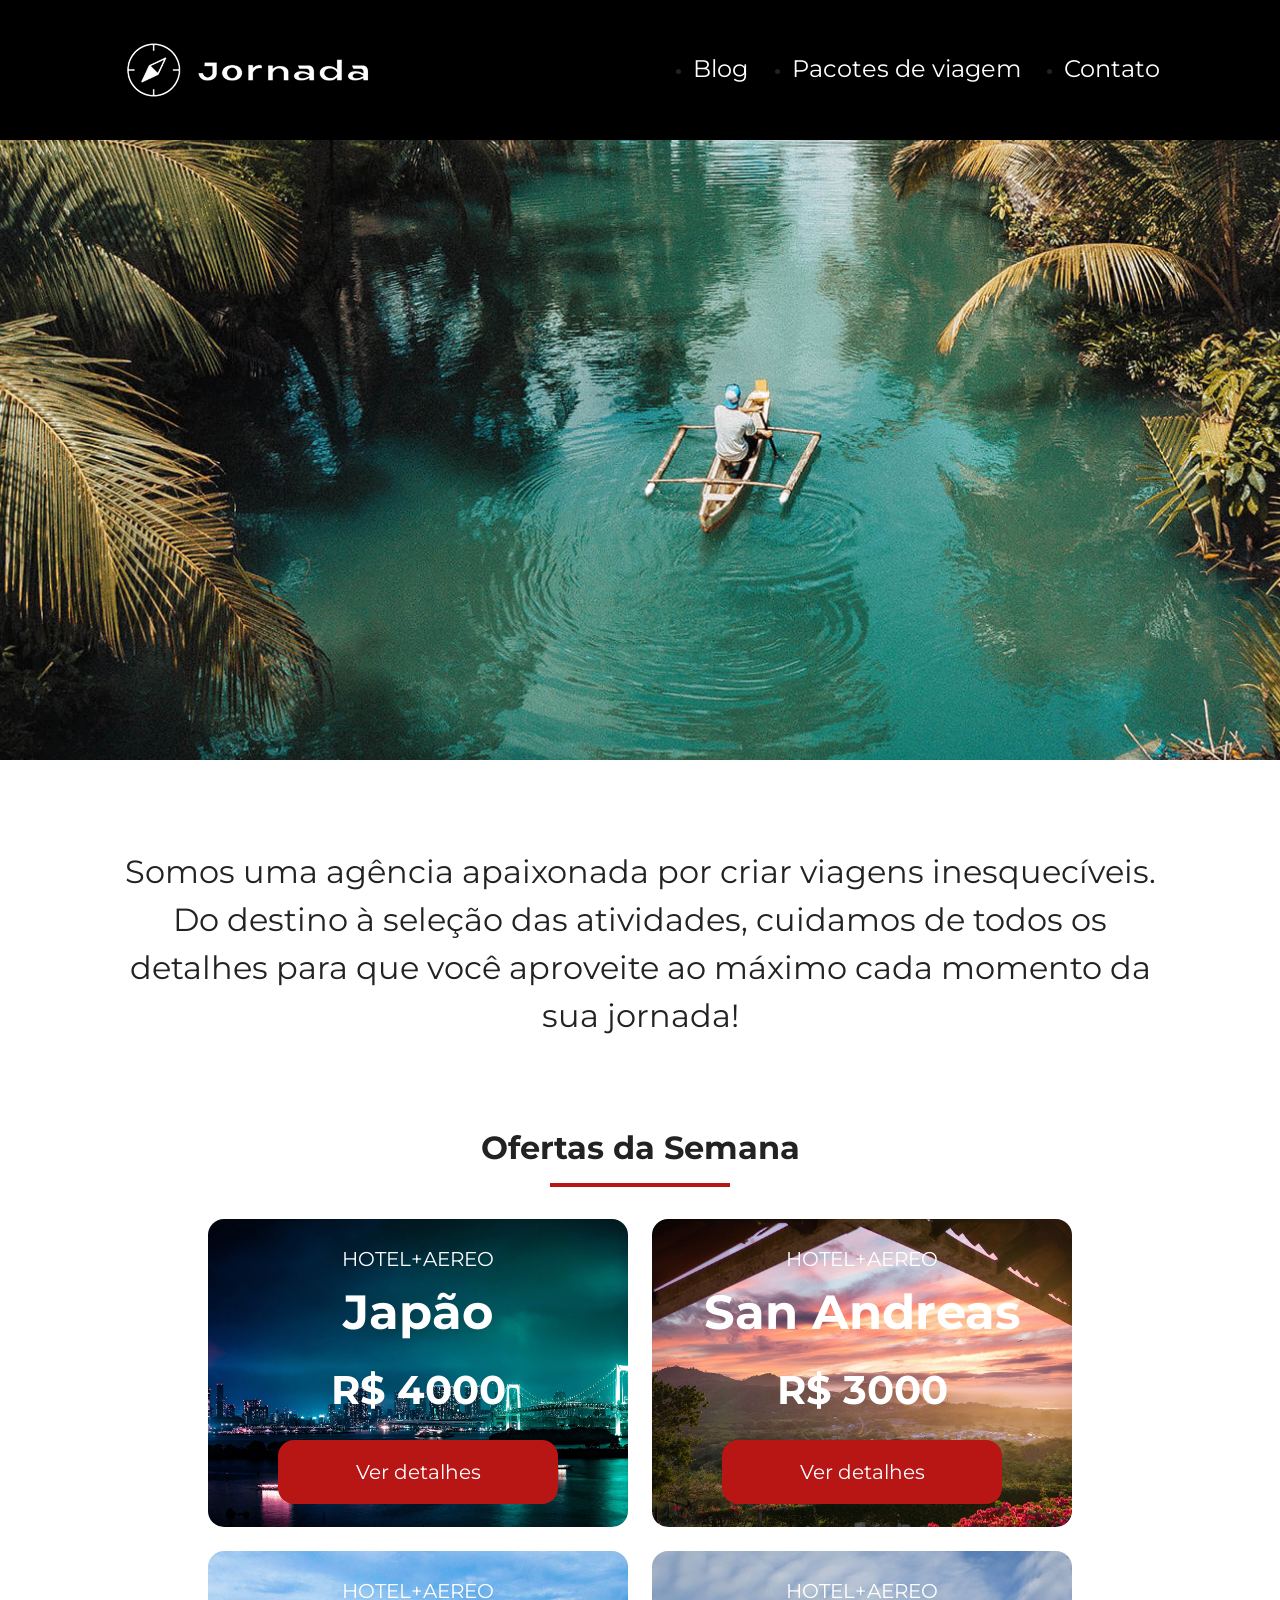
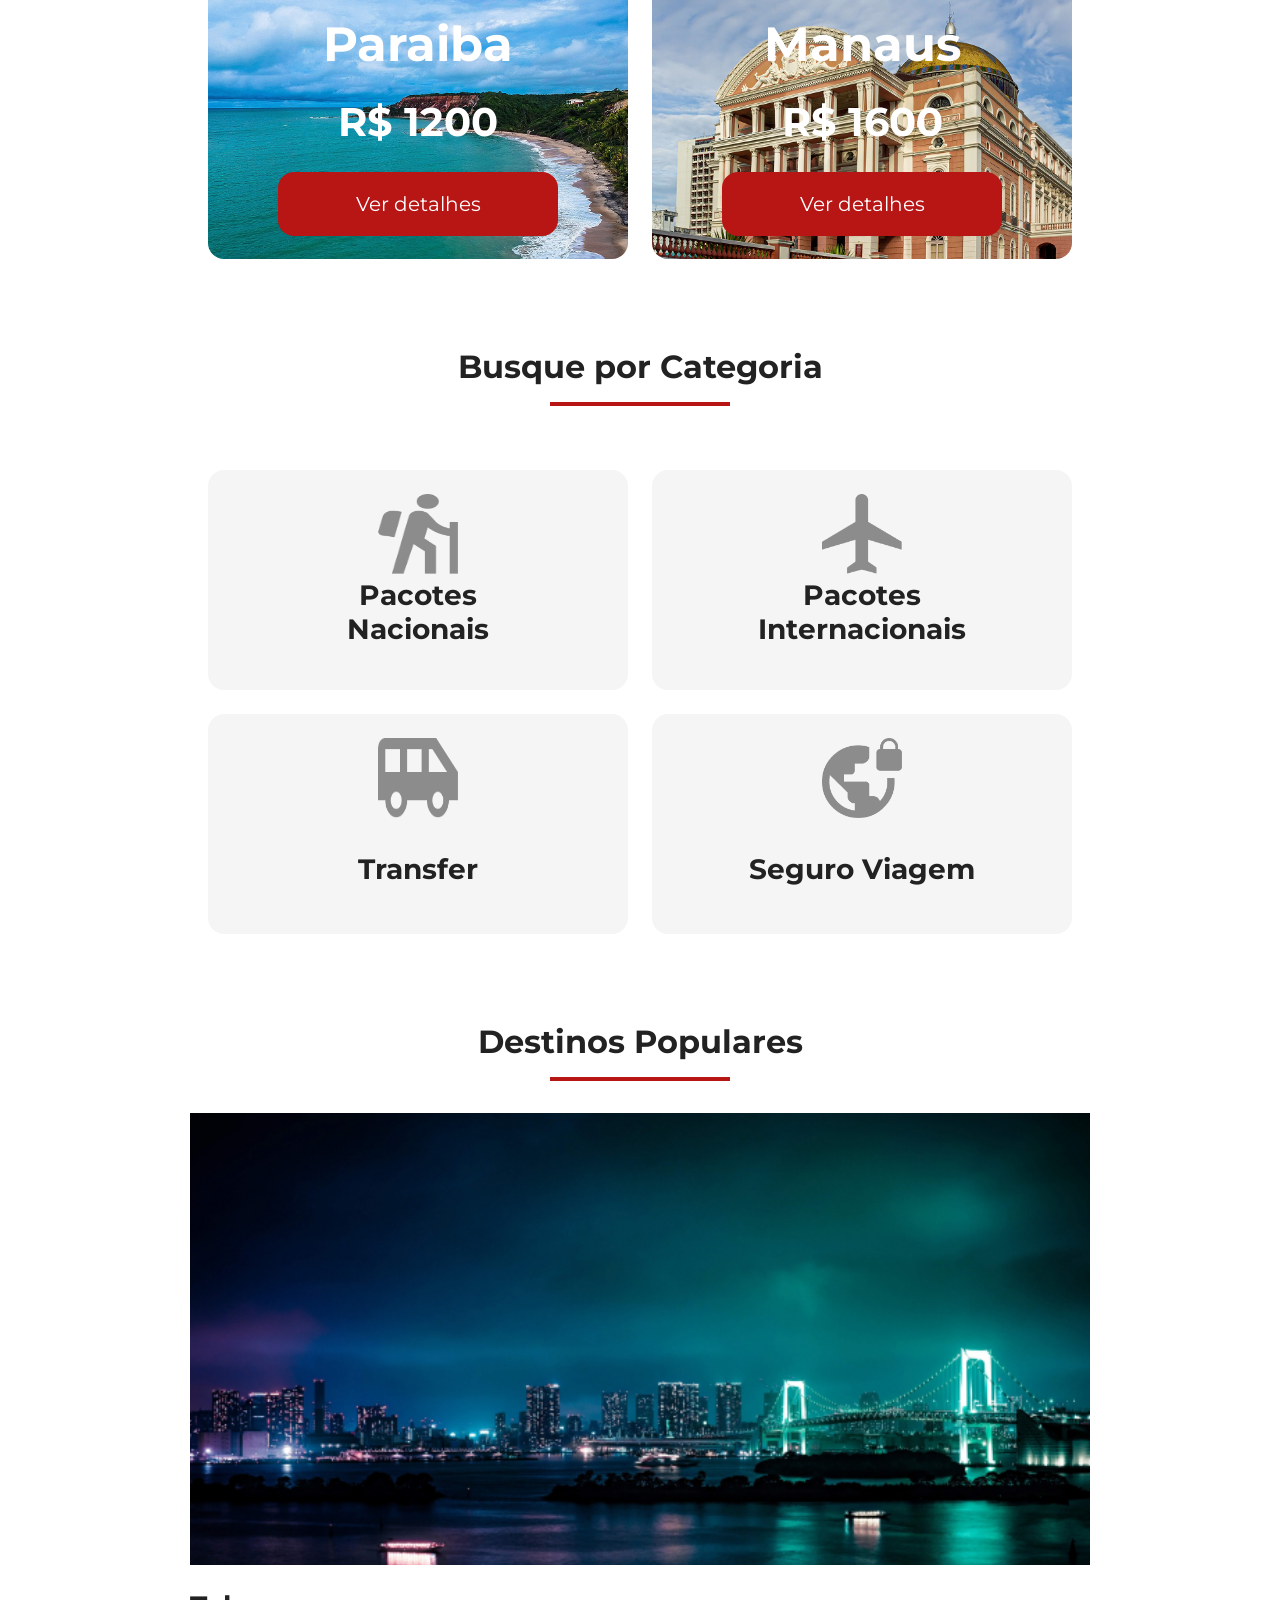
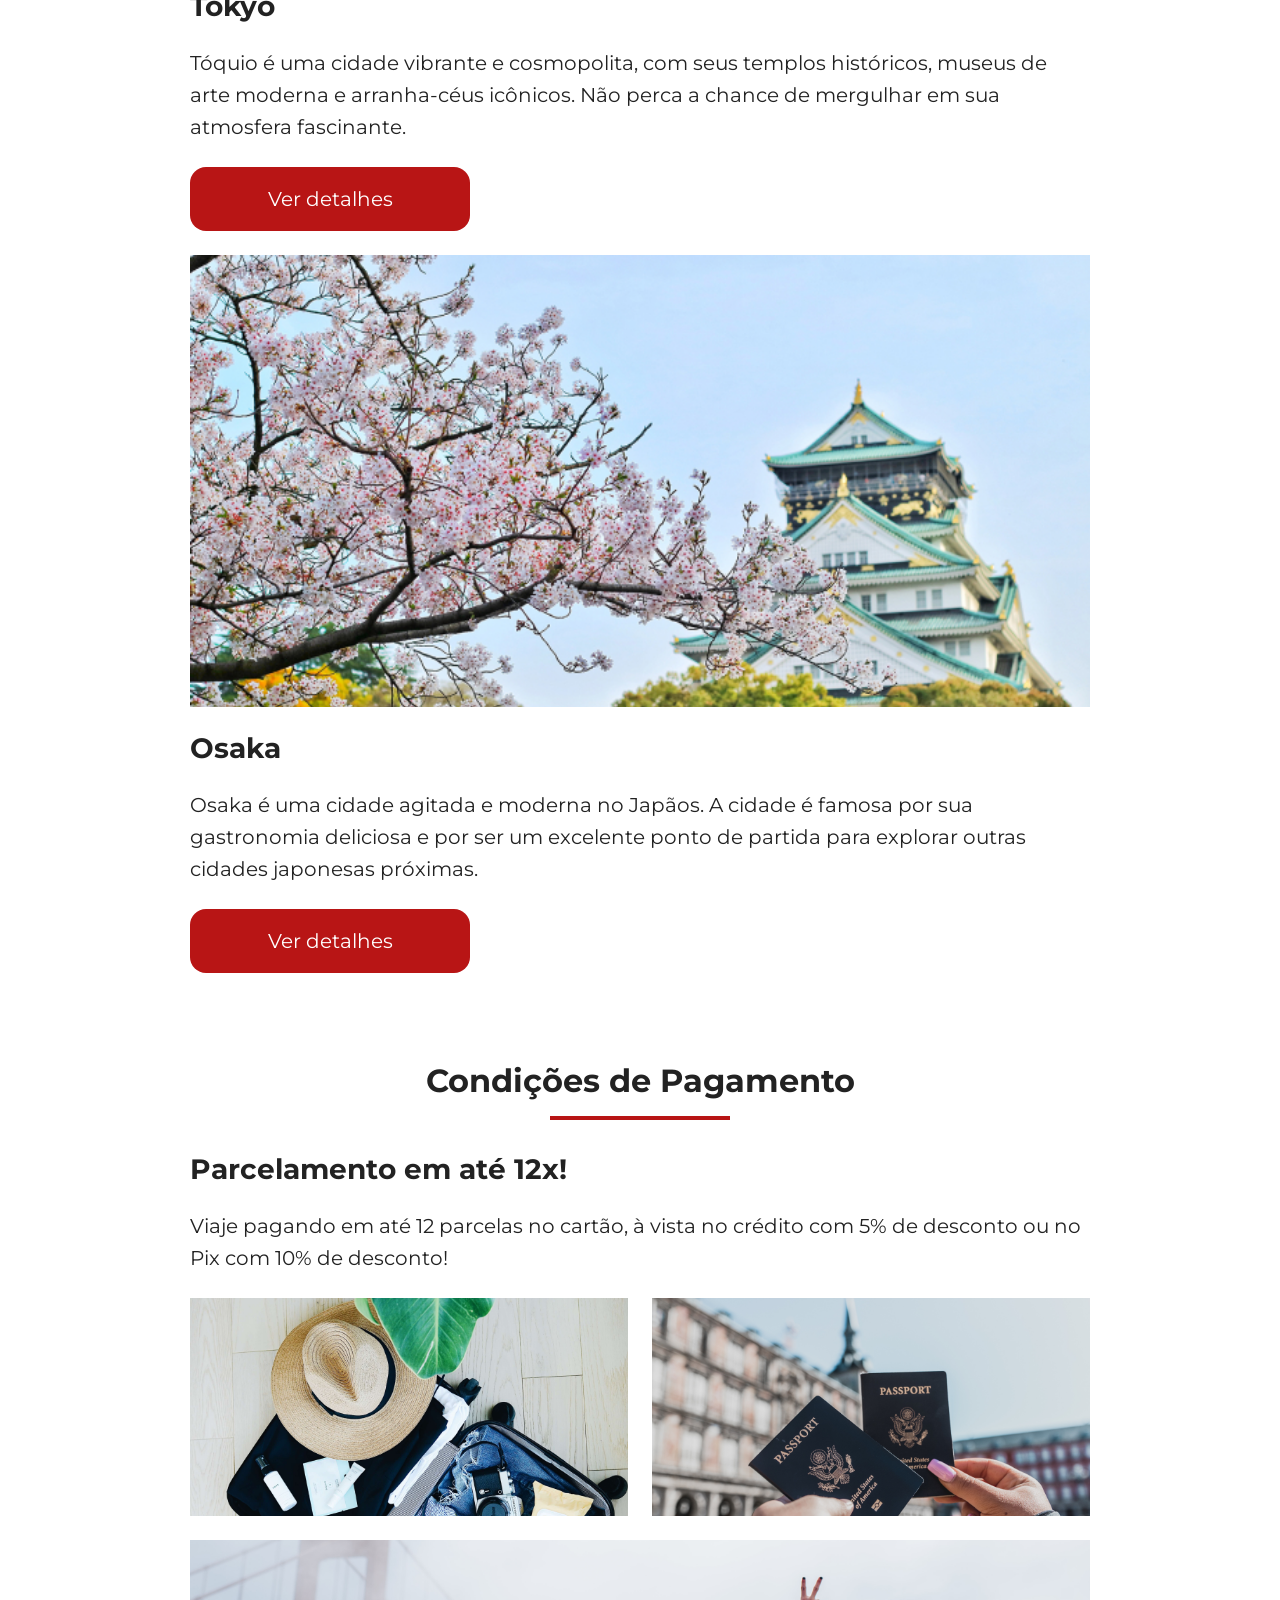
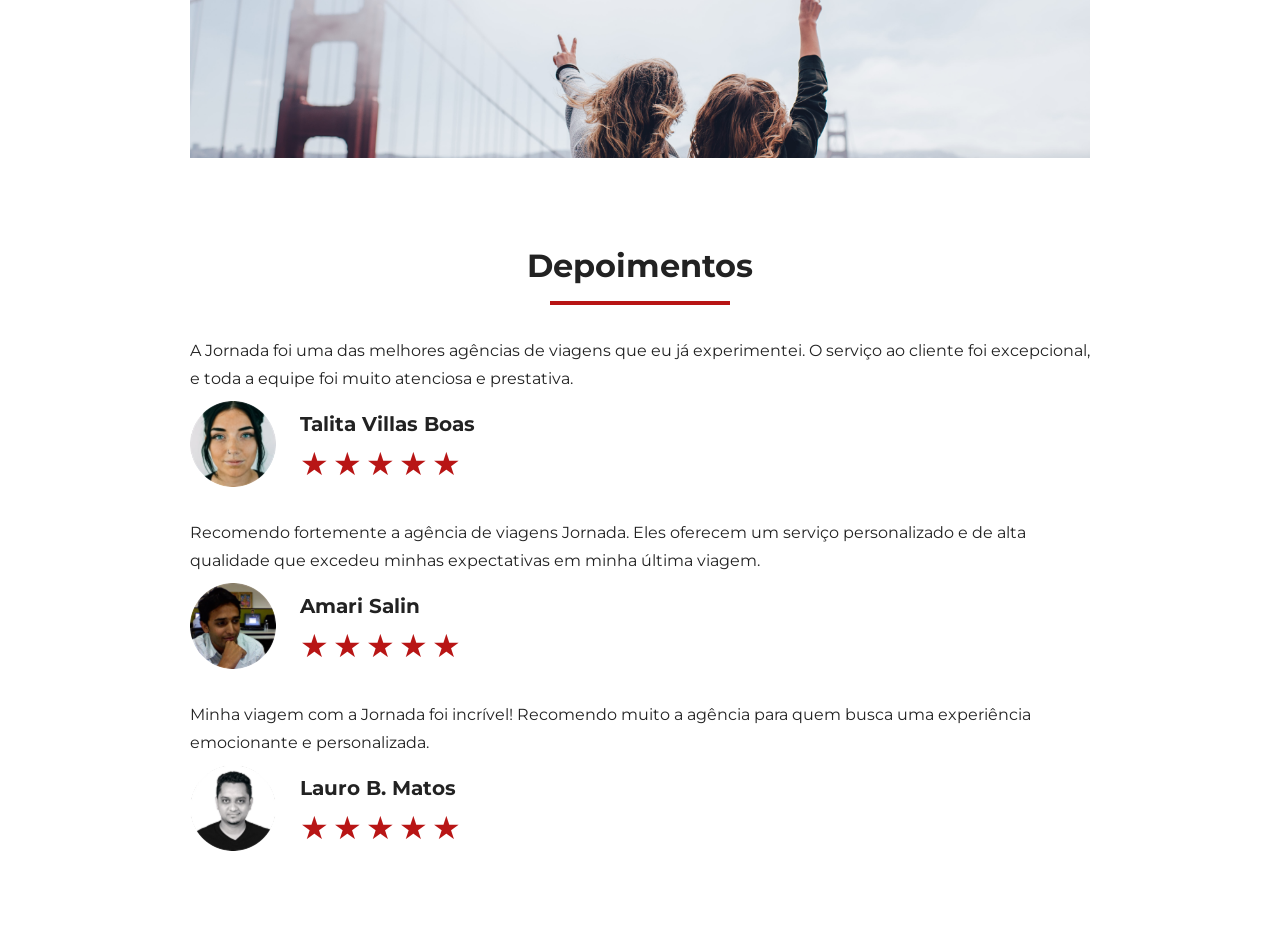
==== index.html @ 6f8734f6 "Inicia a estrutura do footer" ====
<!doctype html>
<html lang="pt-br">
  <head>
    <meta charset="UTF-8" />
    <meta name="viewport" content="width=device-width, initial-scale=1.0" />
    <link rel="stylesheet" href="./css/style.css" />
    <title>Jornada Viagens</title>
  </head>
  <body>
    <header class="main-header">
      <a
        class="logo"
        href="index.html"
        title="Voltar para a página inicial do site Jornada Viagens"
      >
        <img
          class="img-mobile"
          src="./img/bussola-jornada-branca.png"
          alt="Bussola do logo Jornada Viagens na cor branca"
        />
        <img
          class="img-desktop"
          src="./img/bussola-texto-jornada-branca.png"
          alt="Logo Jornada Viagens na cor branca"
        />
      </a>

      <div class="navigation-menu">
        <label for="menu-toggle" class="menu-icon">
          <img src="./img/menu.png" alt="Menu de navegação" />
        </label>
        <input type="checkbox" id="menu-toggle" hidden />
        <nav>
          <ul class="list-links">
            <li>
              <a href="blog.html" target="_blank" title="Acessar Blog">Blog</a>
            </li>
            <li>
              <a
                href="pacotes.html"
                target="_blank"
                title="Acessar Pacotes de Viagem"
                >Pacotes de viagem</a
              >
            </li>
            <li>
              <a href="contato.html" target="_blank" title="Acessar Contato"
                >Contato</a
              >
            </li>
          </ul>
        </nav>
      </div>
    </header>

    <section class="hero">
      <div class="hero-img"></div>
      <h2>
        Somos uma agência apaixonada por criar viagens inesquecíveis. Do destino
        à seleção das atividades, cuidamos de todos os detalhes para que você
        aproveite ao máximo cada momento da sua jornada!
      </h2>
    </section>

    <section class="offers">
      <div class="section-title">
        <h2>Ofertas da Semana</h2>
        <hr />
      </div>

      <div class="offers-cards">
        <article class="card japao">
          <header>
            <p class="content-text">HOTEL+AEREO</p>
            <h3 class="content-title">
              Japão <br />
              <span>R$ 4000</span>
            </h3>
          </header>

          <footer>
            <a href="" class="button">Ver detalhes</a>
          </footer>
        </article>

        <article class="card san-andreas">
          <header>
            <p class="content-text">HOTEL+AEREO</p>
            <h3 class="content-title">
              San Andreas <br />
              <span>R$ 3000</span>
            </h3>
          </header>

          <footer>
            <a href="" class="button">Ver detalhes</a>
          </footer>
        </article>

        <article class="card paraiba">
          <header>
            <p class="content-text">HOTEL+AEREO</p>
            <h3 class="content-title">
              Paraiba <br />
              <span>R$ 1200</span>
            </h3>
          </header>

          <footer>
            <a href="" class="button">Ver detalhes</a>
          </footer>
        </article>

        <article class="card manaus">
          <header>
            <p class="content-text">HOTEL+AEREO</p>
            <h3 class="content-title">
              Manaus <br />
              <span>R$ 1600</span>
            </h3>
          </header>

          <footer>
            <a href="" class="button">Ver detalhes</a>
          </footer>
        </article>
      </div>
    </section>

    <section class="categories">
      <div class="section-title">
        <h2>Busque por Categoria</h2>
        <hr />
      </div>

      <div class="categories-cards">
        <a
          class="cards"
          href="#"
          target="_blank"
          title="Busque pela categoria Pacotes Nacionais"
        >
          <img
            class="card-image"
            src="./img/icone-pacotes nacionais.png"
            alt="Icone cinza representando uma pessoa fazendo tracking"
          />
          <h4 class="content-title">Pacotes <br />Nacionais</h4>
        </a>

        <a
          class="cards"
          href="#"
          target="_blank"
          title="Busque pela categoria Pacotes Internacionais"
        >
          <img
            class="card-image"
            src="./img/icone-pacotes interacionais.png"
            alt="Icone cinza representando um avião"
          />
          <h4 class="content-title">Pacotes <br />Internacionais</h4>
        </a>

        <a
          class="cards"
          href="#"
          target="_blank"
          title="Busque pela categoria Transfer"
        >
          <img
            class="card-image"
            src="./img/icone-transfer.png"
            alt="Icone cinza representando um ônibus"
          />
          <h4 class="single-line content-title">Transfer</h4>
        </a>

        <a
          class="cards"
          href="#"
          target="_blank"
          title="Busque pela categoria Seguro Viagem"
        >
          <img
            class="card-image"
            src="./img/icone-seguro viagem.png"
            alt="Icone cinza representando o planeta terra com um cadeado fechado no canto superior direito"
          />
          <h4 class="single-line content-title">Seguro Viagem</h4>
        </a>
      </div>
    </section>

    <section class="destinations">
      <div class="section-title">
        <h2>Destinos Populares</h2>
        <hr />
      </div>

      <div class="destination-itens">
        <article class="item tokyo">
          <header>
            <div class="img-item img-tokyo"></div>
            <h4 class="content-title">Tokyo</h4>
          </header>

          <p class="content-text">
            Tóquio é uma cidade vibrante e cosmopolita, com seus templos
            históricos, museus de arte moderna e arranha-céus icônicos. Não
            perca a chance de mergulhar em sua atmosfera fascinante.
          </p>

          <footer>
            <a
              href="#"
              class="button"
              target="_blank"
              title="Veja mais detalhes do destino Tokyo"
              >Ver detalhes</a
            >
          </footer>
        </article>

        <article class="item osaka">
          <header>
            <div class="img-item img-osaka"></div>
            <h4 class="content-title">Osaka</h4>
          </header>

          <p class="content-text">
            Osaka é uma cidade agitada e moderna no Japãos. A cidade é famosa
            por sua gastronomia deliciosa e por ser um excelente ponto de
            partida para explorar outras cidades japonesas próximas.
          </p>

          <footer>
            <a
              href="#"
              class="button"
              target="_blank"
              title="Veja mais detalhes do destino Osaka"
              >Ver detalhes</a
            >
          </footer>
        </article>
      </div>
    </section>

    <section class="payments">
      <div class="section-title">
        <h2>Condições de Pagamento</h2>
        <hr />
      </div>

      <div class="content-container">
        <div class="text-content">
          <h3 class="content-title">Parcelamento em até 12x!</h3>

          <p class="content-text">
            Viaje pagando em até 12 parcelas no cartão, à vista no crédito com
            5% de desconto ou no Pix com 10% de desconto!
          </p>
        </div>

        <div class="image-content">
          <div class="image first"></div>
          <div class="image second"></div>
          <div class="image third colspan-2"></div>
        </div>
      </div>
    </section>

    <section class="testimonials">
      <div class="section-title">
        <h2>Depoimentos</h2>
        <hr />
      </div>

      <div class="testimonial-container">
        <article>
          <header>
            <p>
              A Jornada foi uma das melhores agências de viagens que eu já
              experimentei. O serviço ao cliente foi excepcional, e toda a
              equipe foi muito atenciosa e prestativa.
            </p>
          </header>

          <footer>
            <img
              src="./img/talita-mobile.png"
              alt="Imagem de perfil da cliente Talita Villas Boas"
            />

            <div class="profile-content">
              <h4>Talita Villas Boas</h4>

              <div class="rating">
                <span class="star">★</span>
                <span class="star">★</span>
                <span class="star">★</span>
                <span class="star">★</span>
                <span class="star">★</span>
              </div>
            </div>
          </footer>
        </article>

        <article>
          <header>
            <p>
              Recomendo fortemente a agência de viagens Jornada. Eles oferecem
              um serviço personalizado e de alta qualidade que excedeu minhas
              expectativas em minha última viagem.
            </p>
          </header>

          <footer>
            <img
              src="./img/amari-mobile.png"
              alt="Imagem de perfil da cliente Amari Salin"
            />

            <div class="profile-content">
              <h4>Amari Salin</h4>

              <div class="rating">
                <span class="star">★</span>
                <span class="star">★</span>
                <span class="star">★</span>
                <span class="star">★</span>
                <span class="star">★</span>
              </div>
            </div>
          </footer>
        </article>

        <article>
          <header>
            <p>
              Minha viagem com a Jornada foi incrível! Recomendo muito a agência
              para quem busca uma experiência emocionante e personalizada.
            </p>
          </header>

          <footer>
            <img
              src="./img/lauro-mobile.png"
              alt="Imagem de perfil da cliente Lauro B. Matos"
            />

            <div class="profile-content">
              <h4>Lauro B. Matos</h4>

              <div class="rating">
                <span class="star">★</span>
                <span class="star">★</span>
                <span class="star">★</span>
                <span class="star">★</span>
                <span class="star">★</span>
              </div>
            </div>
          </footer>
        </article>
      </div>
    </section>

    <footer class="footer">
      <div class="footer-image"></div>
      <section class="footer-container">
        <div class="footer-content"></div>

        <div class="footer-socials"></div>
      </section>
    </footer>
  </body>
</html>
---- css/style.css ----
@import url(global.css);
@import url(header.css);
@import url(hero.css);
@import url(offers.css);
@import url(categories.css);
@import url(destinations.css);
@import url(payments.css);
@import url(testimonials.css);
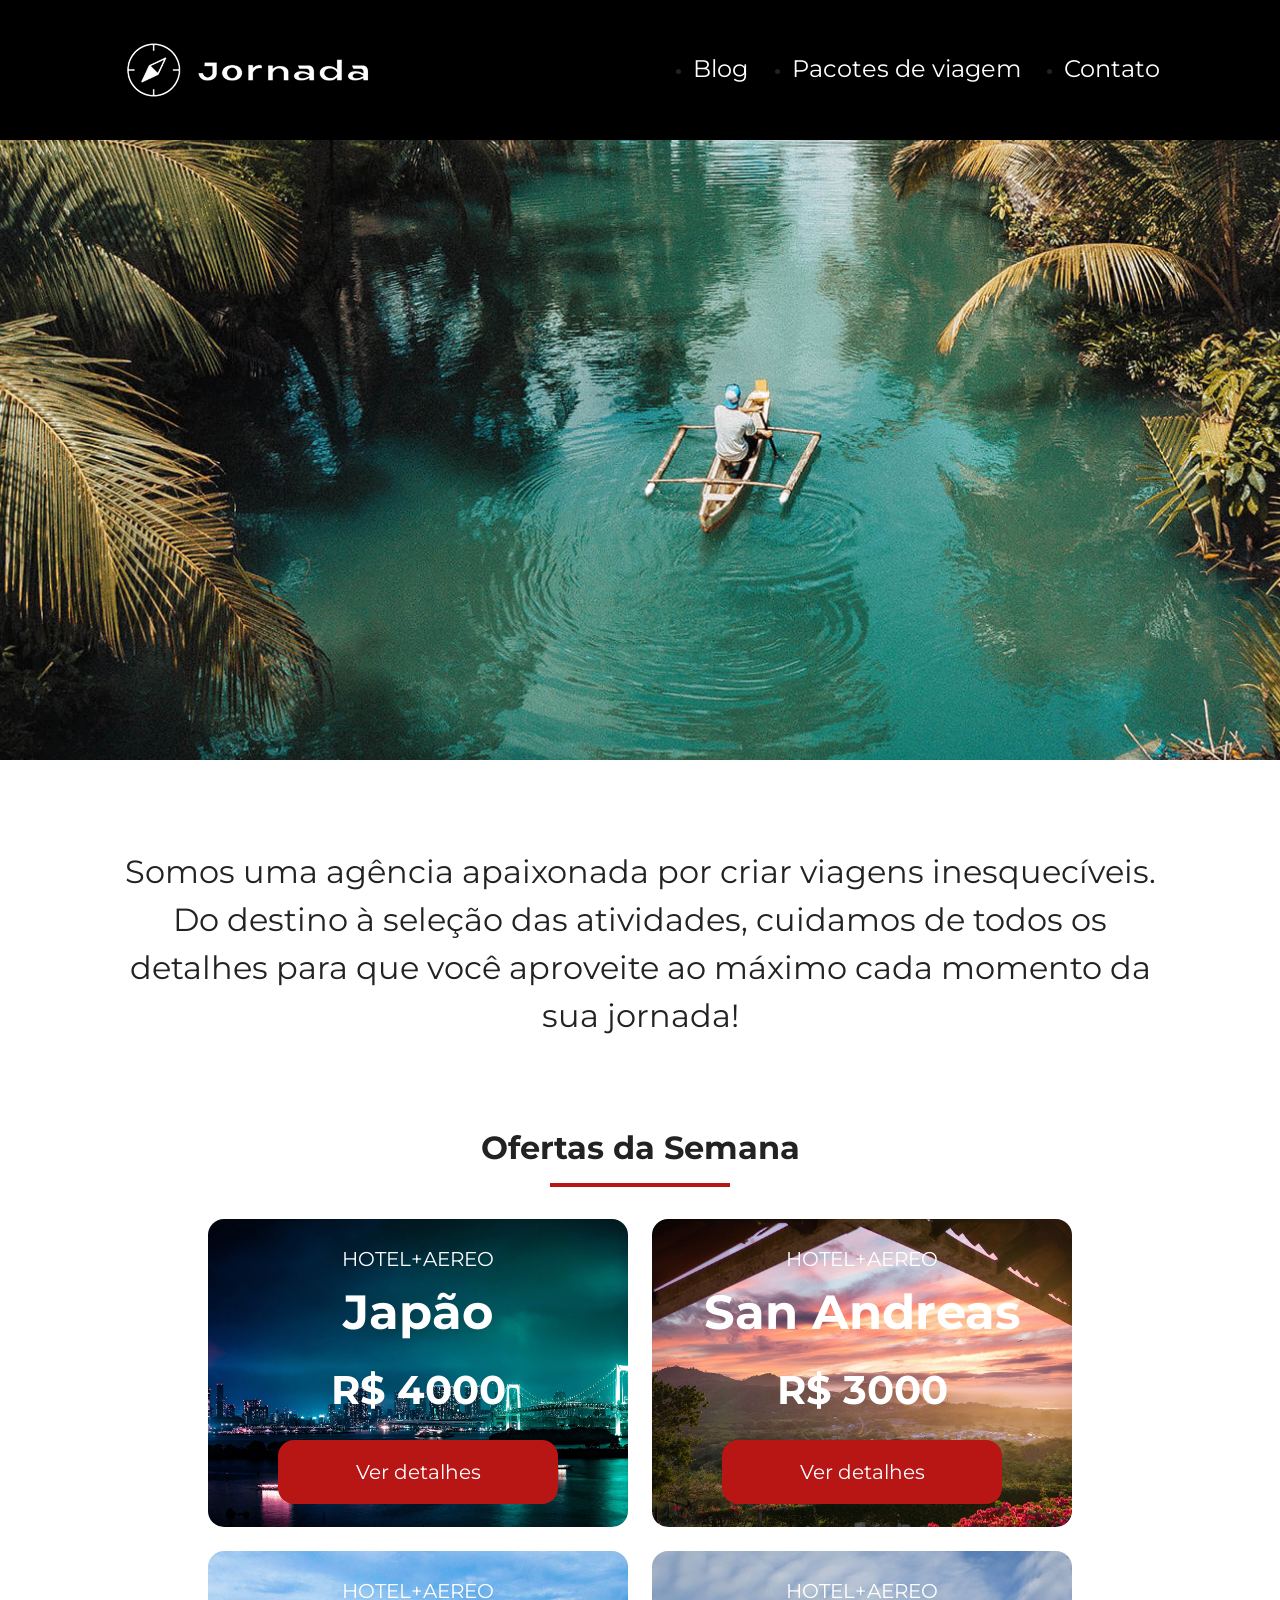
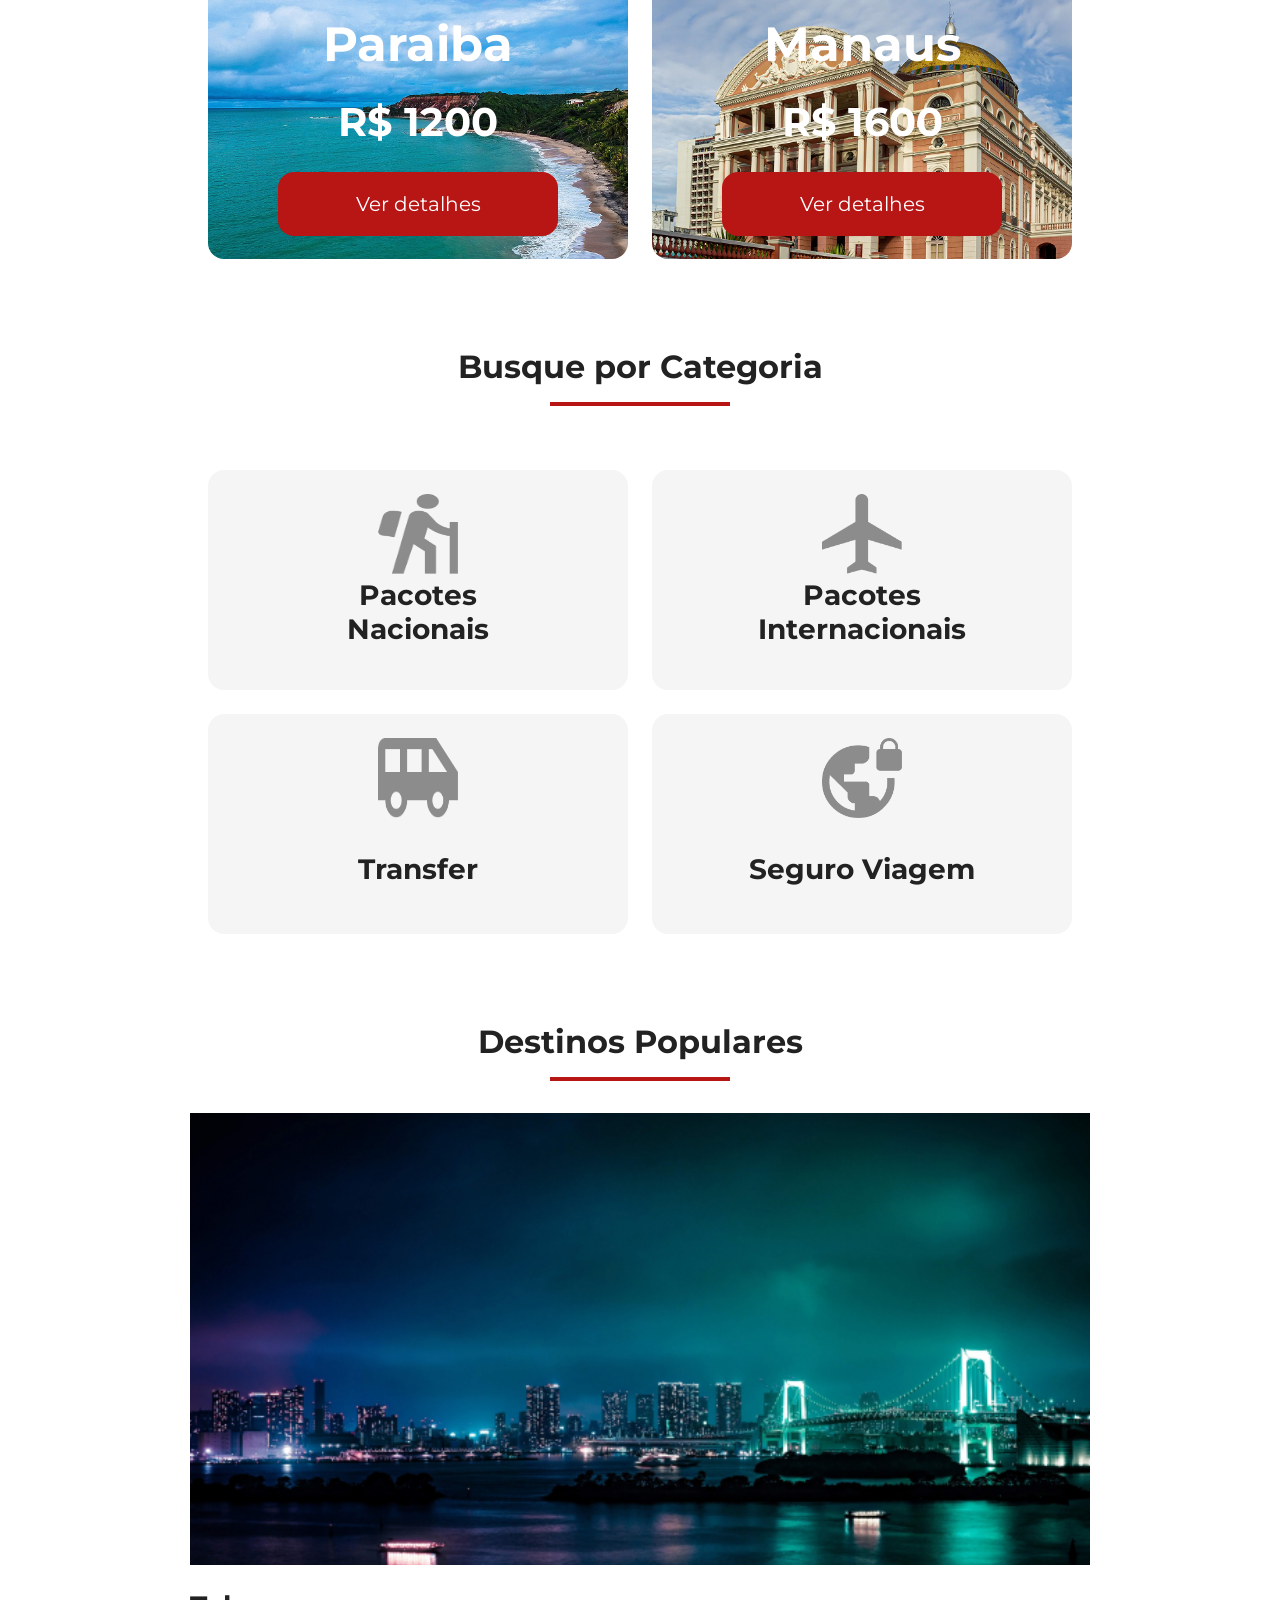
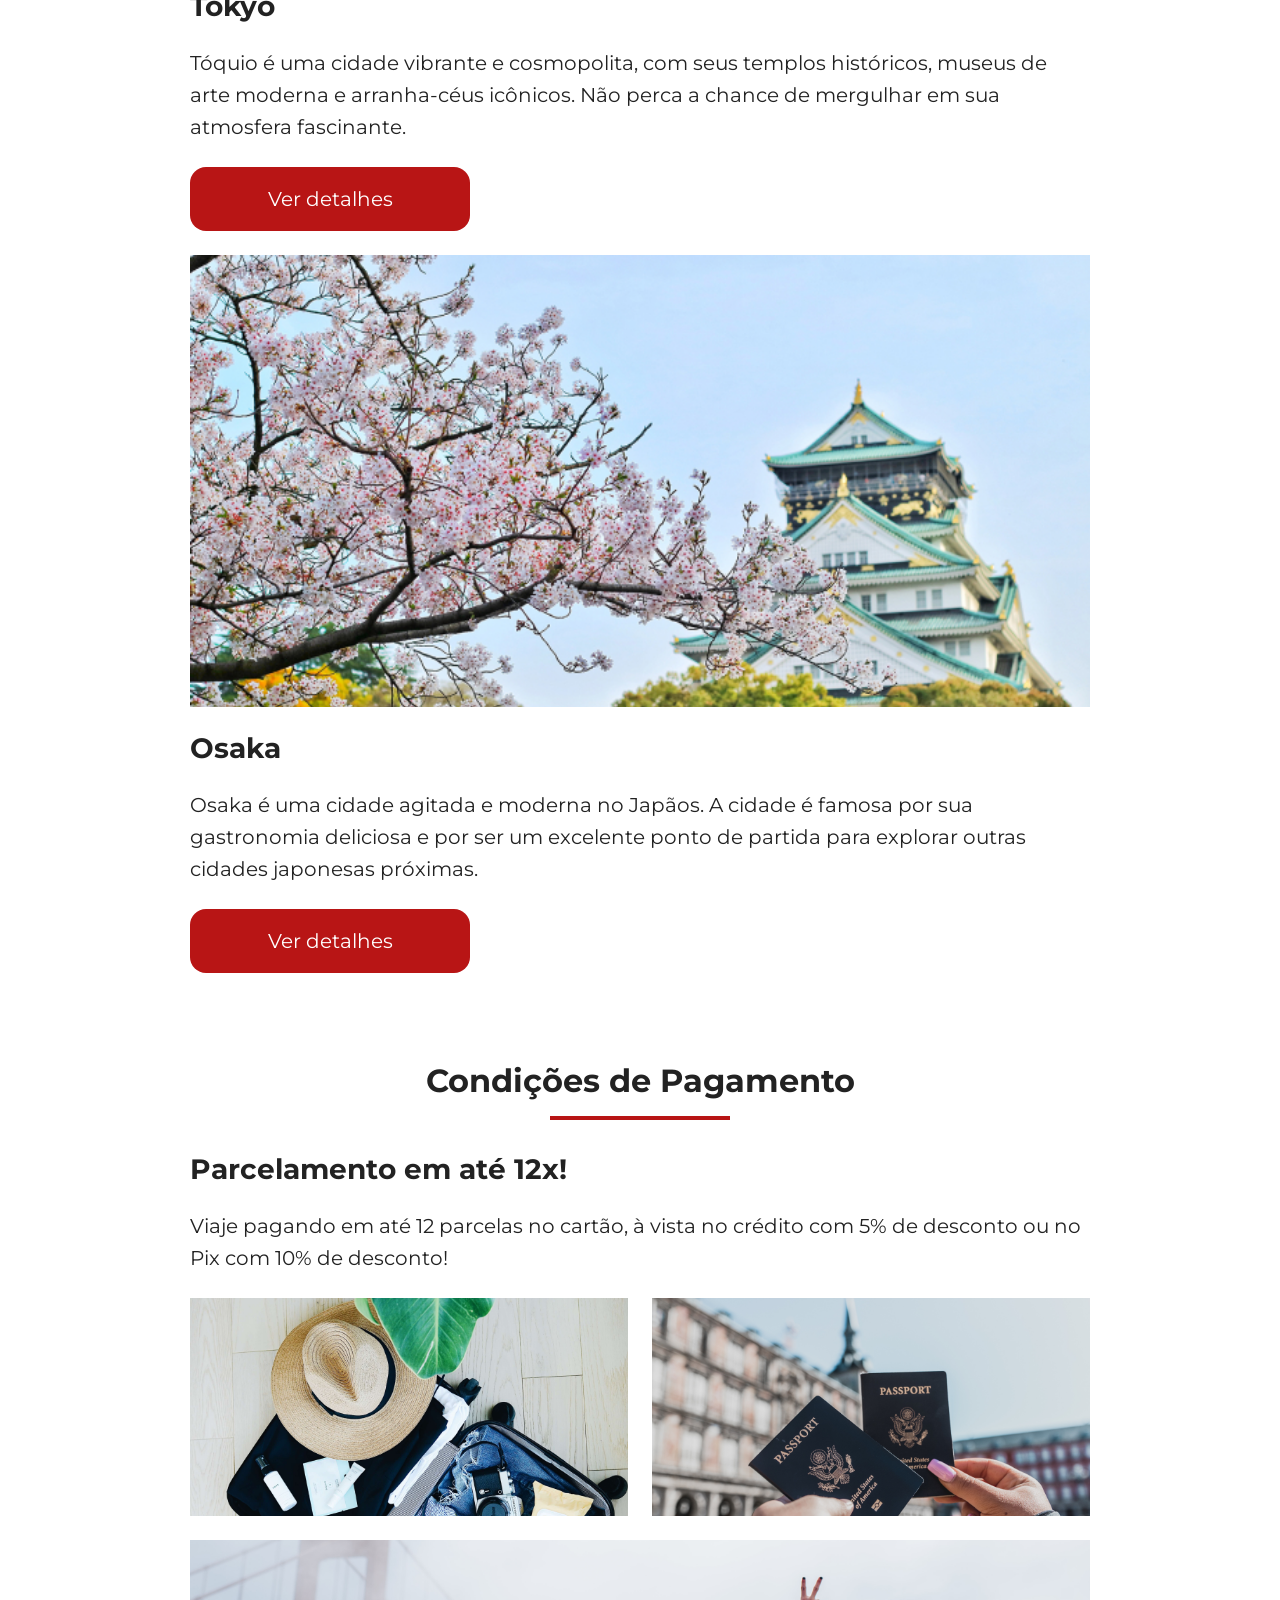
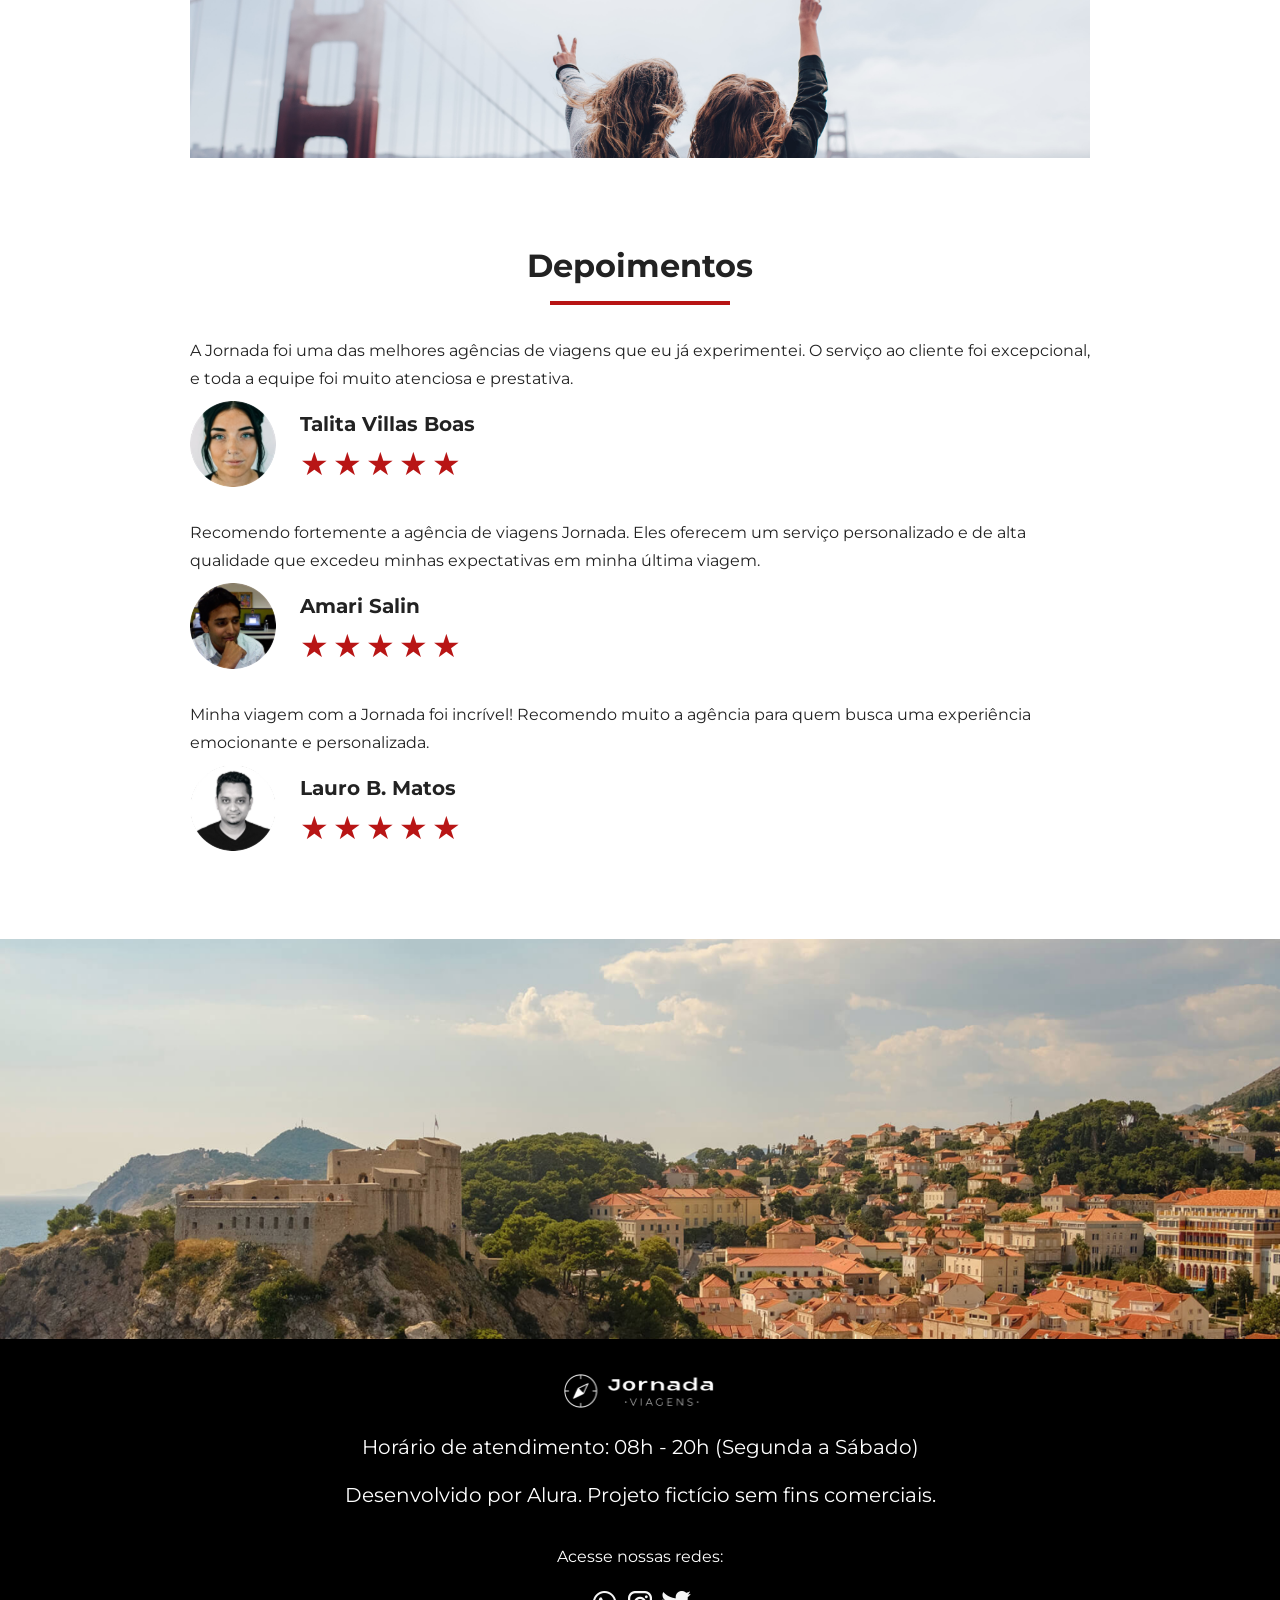
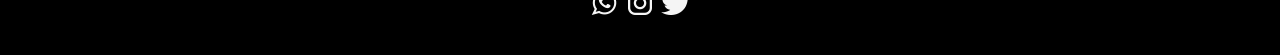
==== commit 04a26d28: "Finaliza a secao footer" ====
--- a/index.html
+++ b/index.html
@@ -366,12 +366,45 @@
       </div>
     </section>
 
+    <div class="city-image"></div>
+
     <footer class="footer">
-      <div class="footer-image"></div>
       <section class="footer-container">
-        <div class="footer-content"></div>
-
-        <div class="footer-socials"></div>
+        <div class="footer-content">
+          <a
+            class="logo-footer"
+            href="index.html"
+            title="Voltar para a página inicial do site Jornada Viagens"
+          >
+            <img
+              src="./img/logo-jornada-viagens-footer.png"
+              alt="Logo Jornada Viagens na cor branca"
+            />
+          </a>
+
+          <p class="footer-text">
+            Horário de atendimento: 08h - 20h (Segunda a Sábado)
+          </p>
+
+          <p class="footer-text">
+            Desenvolvido por Alura. Projeto fictício sem fins comerciais.
+          </p>
+        </div>
+
+        <div class="footer-socials">
+          <p class="footer-text">Acesse nossas redes:</p>
+          <div class="social-media">
+            <a href="#">
+              <img src="./img/whatsapp-icon.png" alt="Icone do whatsapp" />
+            </a>
+            <a href="#">
+              <img src="./img/instagram-icon.png" alt="Icone do instagram" />
+            </a>
+            <a href="#">
+              <img src="./img/twitter-icon.png" alt="Icone do twitter" />
+            </a>
+          </div>
+        </div>
       </section>
     </footer>
   </body>
--- a/css/style.css
+++ b/css/style.css
@@ -6,3 +6,5 @@
 @import url(destinations.css);
 @import url(payments.css);
 @import url(testimonials.css);
+@import url(city-image.css);
+@import url(footer.css);
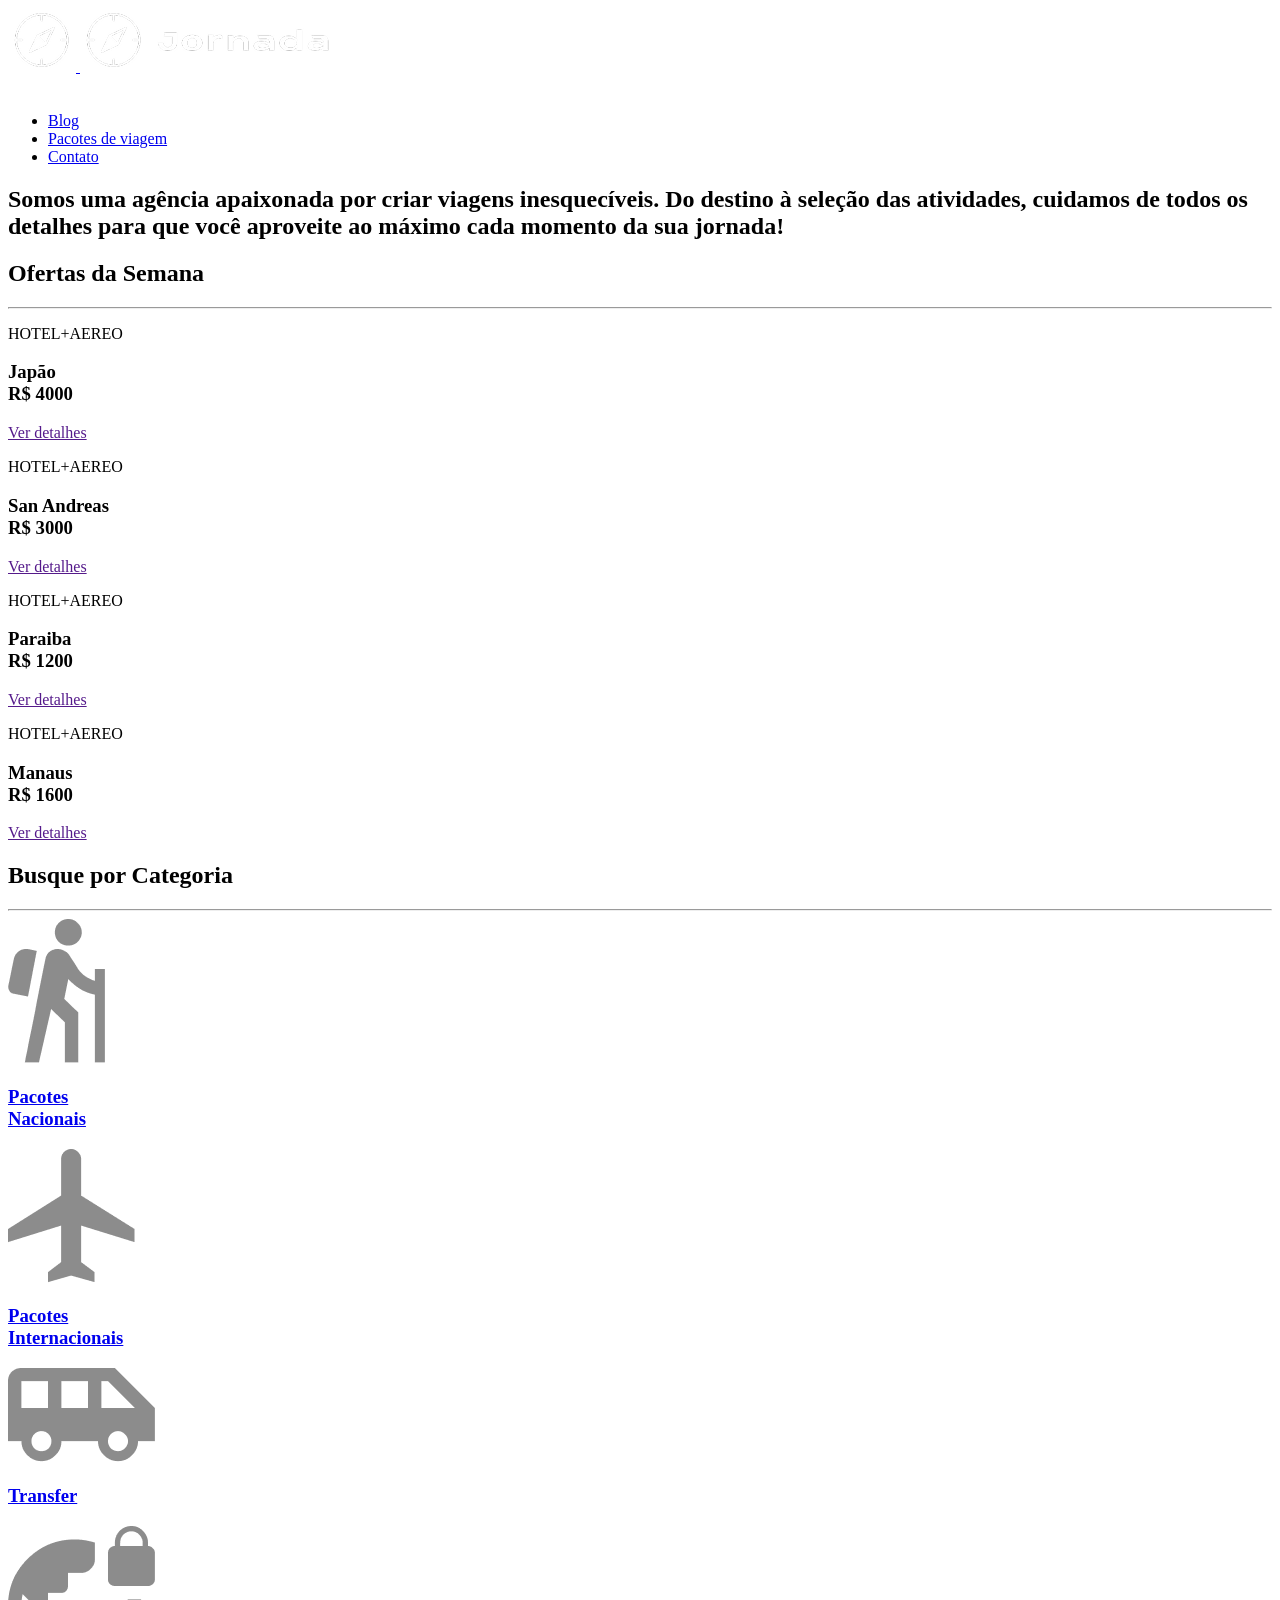
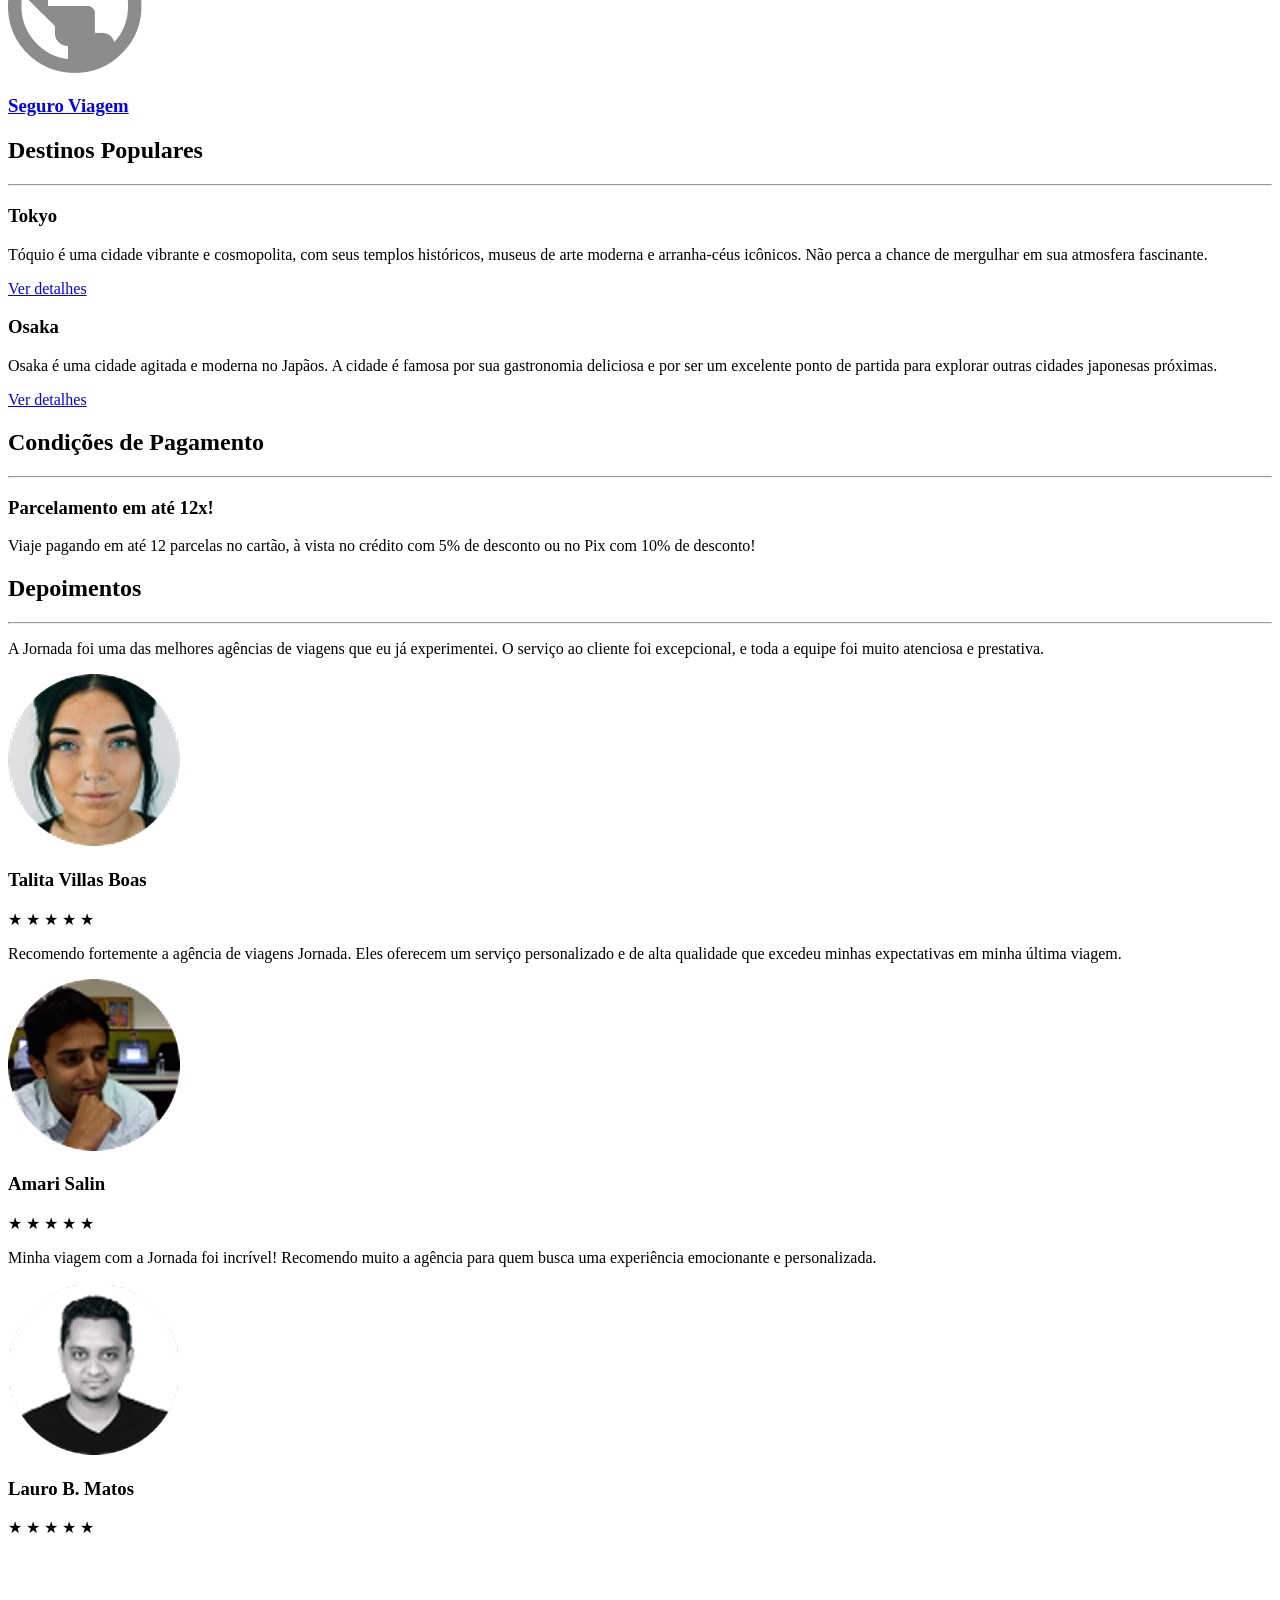
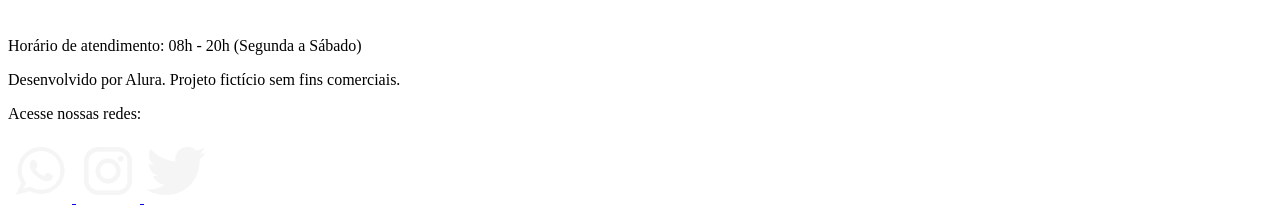
==== commit bd269f49: "Corrige e adiciona melhorias de acessibilidade" ====
--- a/index.html
+++ b/index.html
@@ -7,7 +7,7 @@
     <title>Jornada Viagens</title>
   </head>
   <body>
-    <header class="main-header">
+    <header class="main-header" role="banner">
       <a
         class="logo"
         href="index.html"
@@ -30,7 +30,7 @@
           <img src="./img/menu.png" alt="Menu de navegação" />
         </label>
         <input type="checkbox" id="menu-toggle" hidden />
-        <nav>
+        <nav role="navigation">
           <ul class="list-links">
             <li>
               <a href="blog.html" target="_blank" title="Acessar Blog">Blog</a>
@@ -145,7 +145,7 @@
             src="./img/icone-pacotes nacionais.png"
             alt="Icone cinza representando uma pessoa fazendo tracking"
           />
-          <h4 class="content-title">Pacotes <br />Nacionais</h4>
+          <h3 class="content-title">Pacotes <br />Nacionais</h3>
         </a>
 
         <a
@@ -159,7 +159,7 @@
             src="./img/icone-pacotes interacionais.png"
             alt="Icone cinza representando um avião"
           />
-          <h4 class="content-title">Pacotes <br />Internacionais</h4>
+          <h3 class="content-title">Pacotes <br />Internacionais</h3>
         </a>
 
         <a
@@ -173,7 +173,7 @@
             src="./img/icone-transfer.png"
             alt="Icone cinza representando um ônibus"
           />
-          <h4 class="single-line content-title">Transfer</h4>
+          <h3 class="single-line content-title">Transfer</h3>
         </a>
 
         <a
@@ -187,7 +187,7 @@
             src="./img/icone-seguro viagem.png"
             alt="Icone cinza representando o planeta terra com um cadeado fechado no canto superior direito"
           />
-          <h4 class="single-line content-title">Seguro Viagem</h4>
+          <h3 class="single-line content-title">Seguro Viagem</h3>
         </a>
       </div>
     </section>
@@ -202,7 +202,7 @@
         <article class="item tokyo">
           <header>
             <div class="img-item img-tokyo"></div>
-            <h4 class="content-title">Tokyo</h4>
+            <h3 class="content-title">Tokyo</h3>
           </header>
 
           <p class="content-text">
@@ -225,7 +225,7 @@
         <article class="item osaka">
           <header>
             <div class="img-item img-osaka"></div>
-            <h4 class="content-title">Osaka</h4>
+            <h3 class="content-title">Osaka</h3>
           </header>
 
           <p class="content-text">
@@ -294,7 +294,7 @@
             />
 
             <div class="profile-content">
-              <h4>Talita Villas Boas</h4>
+              <h3>Talita Villas Boas</h3>
 
               <div class="rating">
                 <span class="star">★</span>
@@ -323,7 +323,7 @@
             />
 
             <div class="profile-content">
-              <h4>Amari Salin</h4>
+              <h3>Amari Salin</h3>
 
               <div class="rating">
                 <span class="star">★</span>
@@ -351,7 +351,7 @@
             />
 
             <div class="profile-content">
-              <h4>Lauro B. Matos</h4>
+              <h3>Lauro B. Matos</h3>
 
               <div class="rating">
                 <span class="star">★</span>
@@ -366,46 +366,67 @@
       </div>
     </section>
 
-    <div class="city-image"></div>
-
-    <footer class="footer">
-      <section class="footer-container">
-        <div class="footer-content">
+    <section class="bottom-hero">
+      <div class="hero-img"></div>
+    </section>
+
+    <footer class="main-footer" role="contentinfo">
+      <div class="footer-content">
+        <a
+          class="logo-footer"
+          href="index.html"
+          title="Voltar para a página inicial do site Jornada Viagens"
+        >
+          <img
+            src="./img/logo-jornada-viagens-footer.png"
+            alt="Logo Jornada Viagens na cor branca"
+          />
+        </a>
+
+        <p class="footer-text">
+          Horário de atendimento: 08h - 20h (Segunda a Sábado)
+        </p>
+
+        <p class="footer-text">
+          Desenvolvido por Alura. Projeto fictício sem fins comerciais.
+        </p>
+      </div>
+
+      <div class="footer-socials">
+        <p class="footer-text">Acesse nossas redes:</p>
+        <div class="social-media">
           <a
-            class="logo-footer"
-            href="index.html"
-            title="Voltar para a página inicial do site Jornada Viagens"
+            href="#"
+            target="_blank"
+            title="Entre em contato através do whatsapp"
           >
             <img
-              src="./img/logo-jornada-viagens-footer.png"
-              alt="Logo Jornada Viagens na cor branca"
+              src="./img/icone-whatsapp.png"
+              alt="Icone do whatsapp na cor branca"
             />
           </a>
-
-          <p class="footer-text">
-            Horário de atendimento: 08h - 20h (Segunda a Sábado)
-          </p>
-
-          <p class="footer-text">
-            Desenvolvido por Alura. Projeto fictício sem fins comerciais.
-          </p>
+          <a
+            href="#"
+            target="_blank"
+            title="Acesse o instagram do Jornada Viagens"
+          >
+            <img
+              src="./img/icone-instagram.png"
+              alt="Icone do instagram na cor branca"
+            />
+          </a>
+          <a
+            href="#"
+            target="_blank"
+            title="Acesse o twitter do Jornada Viagens"
+          >
+            <img
+              src="./img/icone-twitter.png"
+              alt="Icone do twitter na cor branca"
+            />
+          </a>
         </div>
-
-        <div class="footer-socials">
-          <p class="footer-text">Acesse nossas redes:</p>
-          <div class="social-media">
-            <a href="#">
-              <img src="./img/whatsapp-icon.png" alt="Icone do whatsapp" />
-            </a>
-            <a href="#">
-              <img src="./img/instagram-icon.png" alt="Icone do instagram" />
-            </a>
-            <a href="#">
-              <img src="./img/twitter-icon.png" alt="Icone do twitter" />
-            </a>
-          </div>
-        </div>
-      </section>
+      </div>
     </footer>
   </body>
 </html>
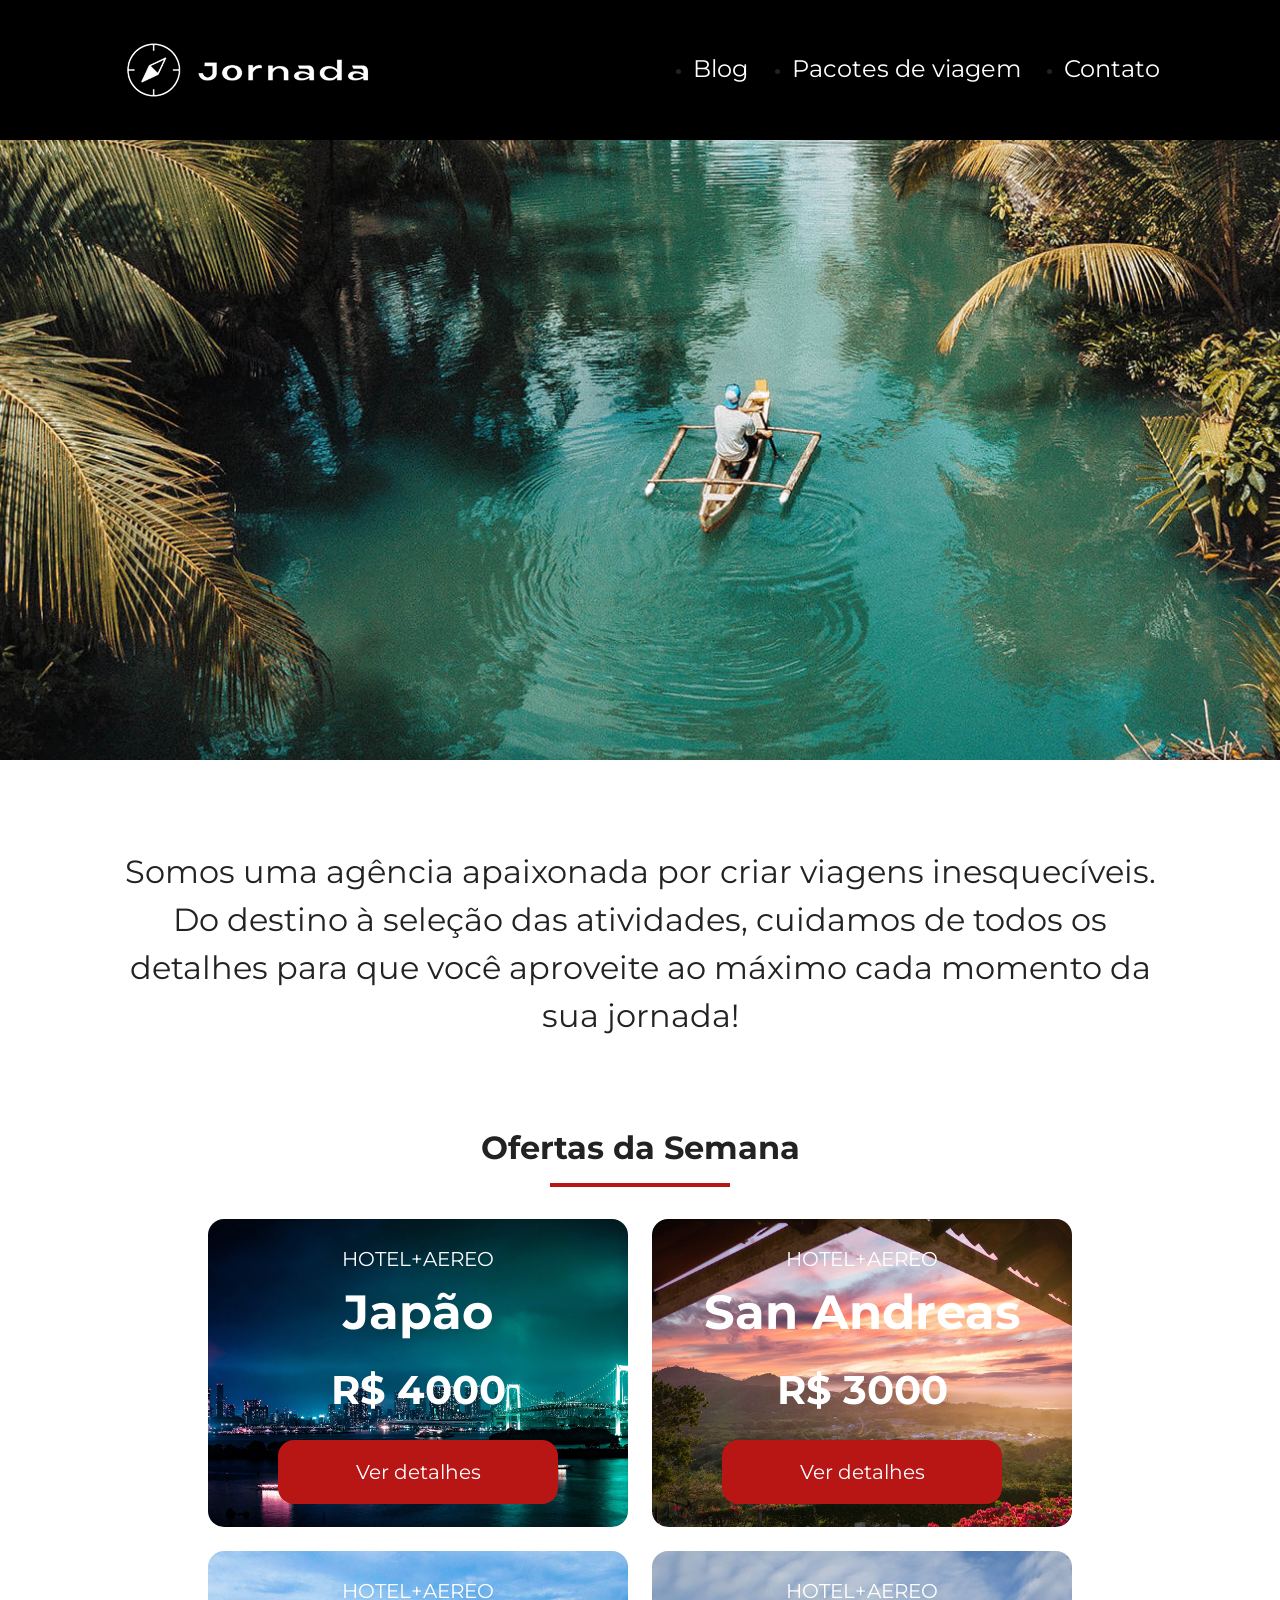
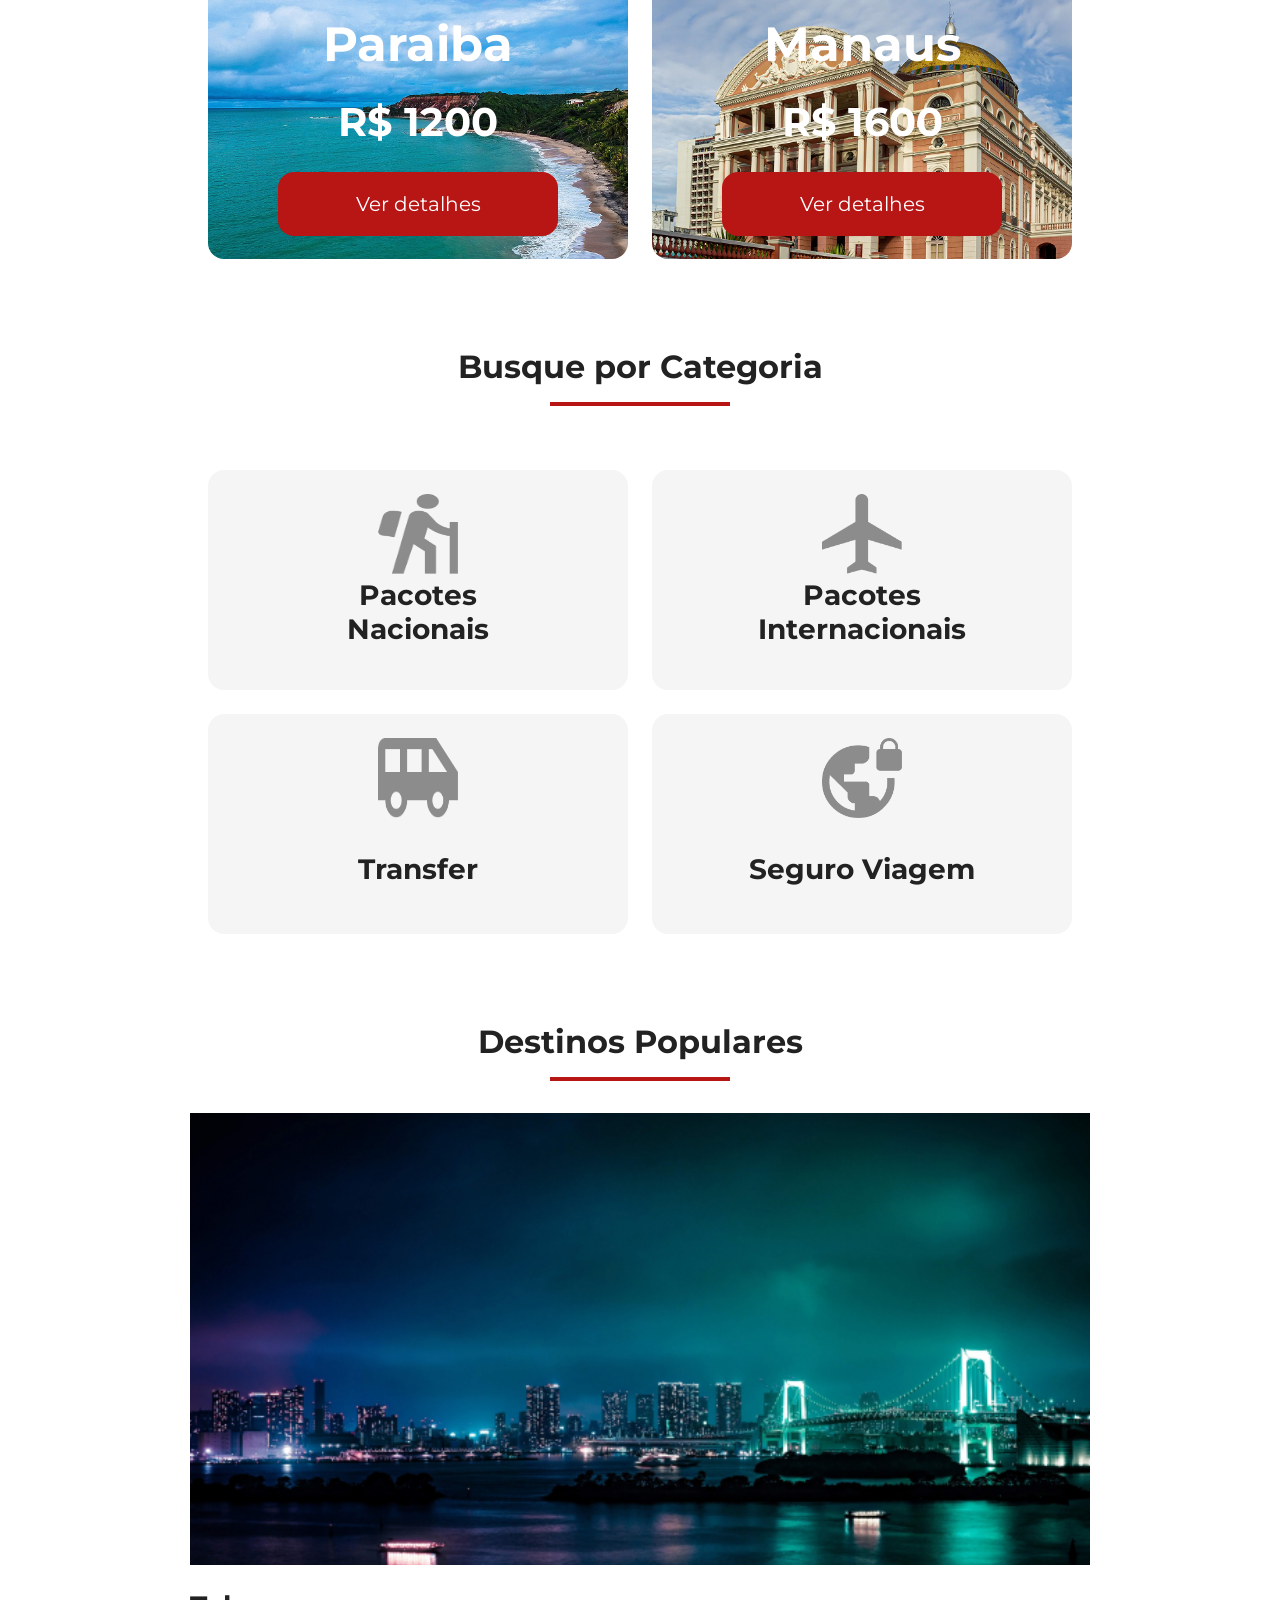
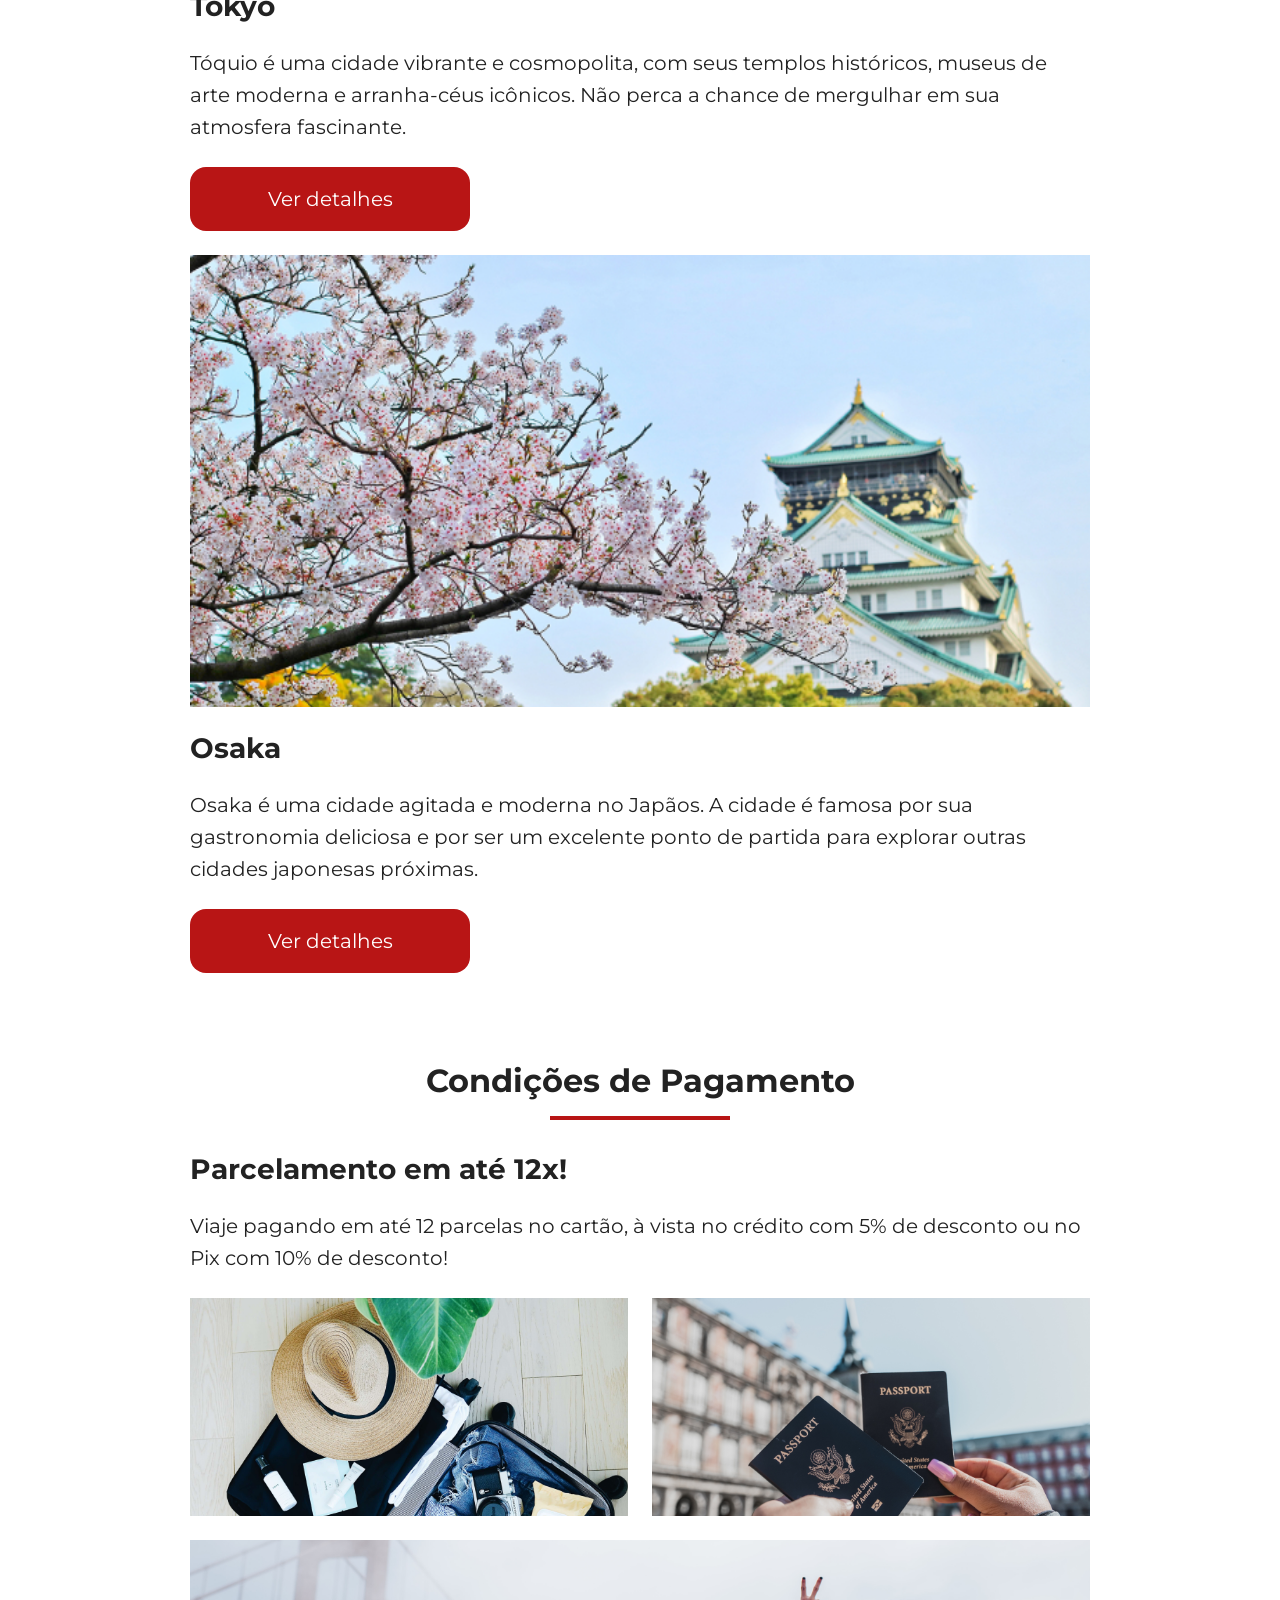
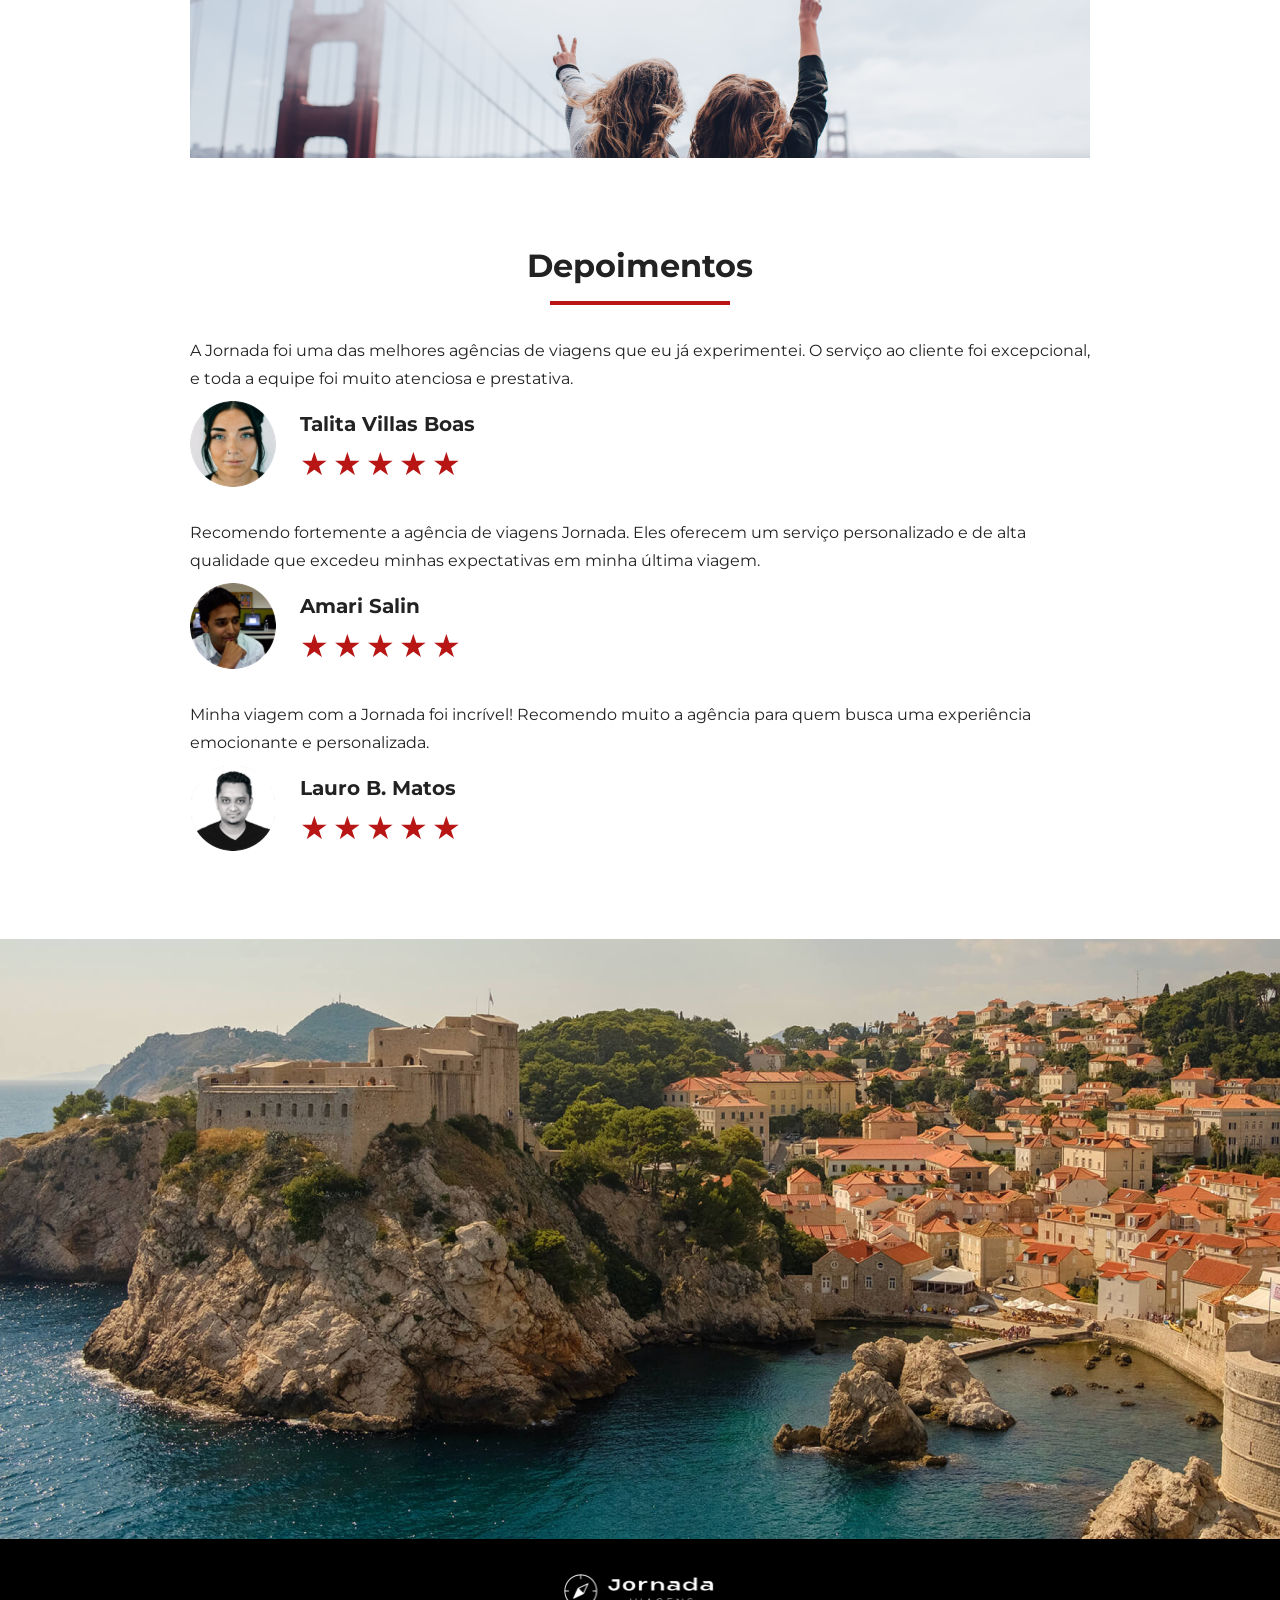
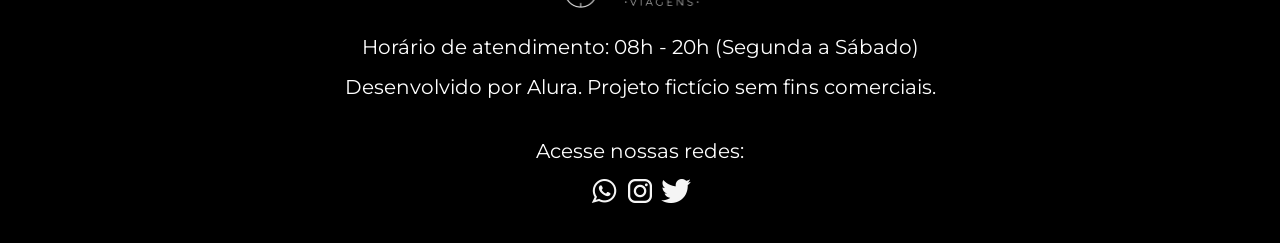
==== commit 2018617e: "Adciona o link valido da pagina pacotes de viagem na index" ====
--- a/index.html
+++ b/index.html
@@ -3,7 +3,28 @@
   <head>
     <meta charset="UTF-8" />
     <meta name="viewport" content="width=device-width, initial-scale=1.0" />
+    <meta
+      name="description"
+      content="Jornada Viagens, uma agência apaixonada por criar viagens inesquecíveis."
+    />
+    <meta name="og:title" content="Jornada Viagens" />
+    <meta
+      name="og:description"
+      content="Jornada Viagens, uma agência apaixonada por criar viagens inesquecíveis."
+    />
+    <meta
+      name="og:image"
+      content="https://gleydvanmacedo.github.io/jornada-viagens/img/logo-jornada-viagens-footer.png"
+    />
+    <meta name="og:type" content="website" />
+    <meta
+      name="og:url"
+      content="https://gleydvanmacedo.github.io/jornada-viagens"
+    />
+
+    <link rel="icon" href="./img/favico.svg" type="xml/svg" />
     <link rel="stylesheet" href="./css/style.css" />
+
     <title>Jornada Viagens</title>
   </head>
   <body>
@@ -30,19 +51,22 @@
           <img src="./img/menu.png" alt="Menu de navegação" />
         </label>
         <input type="checkbox" id="menu-toggle" hidden />
+
         <nav role="navigation">
           <ul class="list-links">
             <li>
               <a href="blog.html" target="_blank" title="Acessar Blog">Blog</a>
             </li>
+
             <li>
               <a
-                href="pacotes.html"
+                href="travel-packages-page.html"
                 target="_blank"
                 title="Acessar Pacotes de Viagem"
                 >Pacotes de viagem</a
               >
             </li>
+
             <li>
               <a href="contato.html" target="_blank" title="Acessar Contato"
                 >Contato</a
--- a/css/style.css
+++ b/css/style.css
@@ -0,0 +1,10 @@
+@import url(global.css);
+@import url(header.css);
+@import url(hero.css);
+@import url(offers.css);
+@import url(categories.css);
+@import url(destinations.css);
+@import url(payments.css);
+@import url(testimonials.css);
+@import url(footer.css);
+@import url(travel-packages.css);
